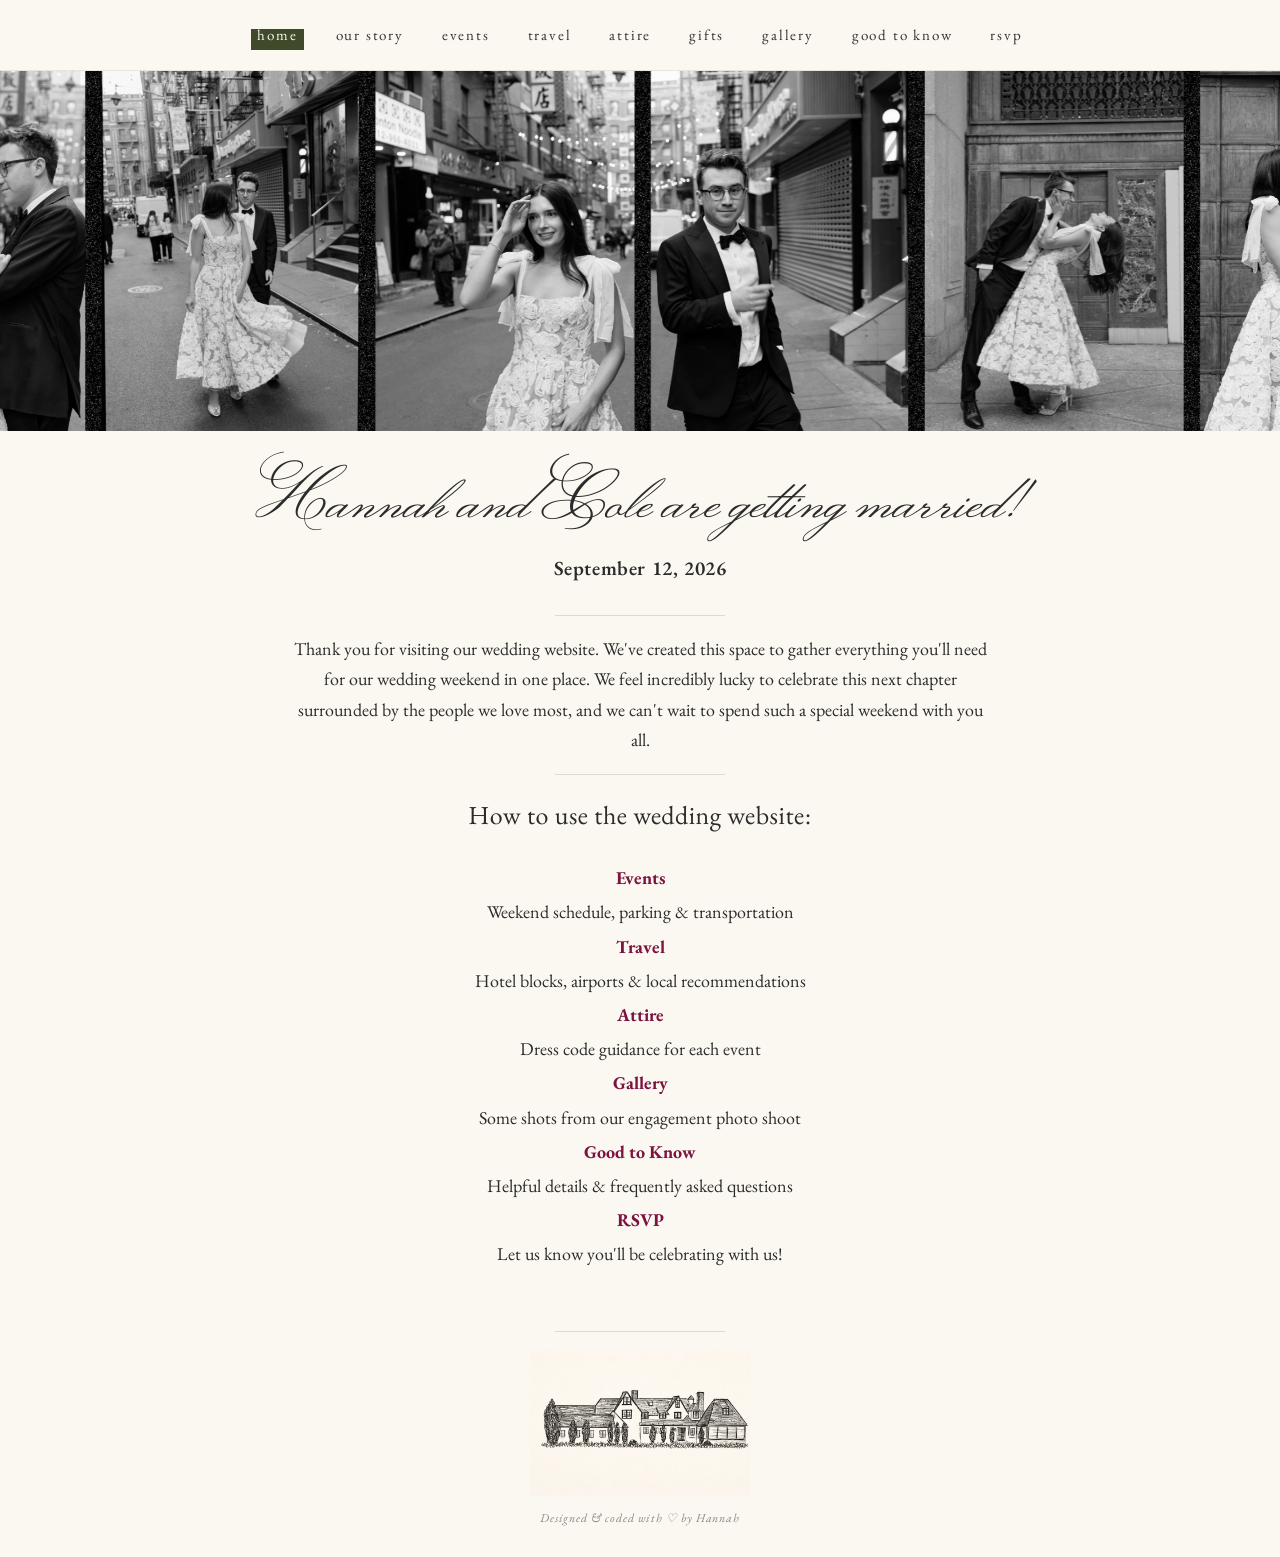
==== index.html @ 0692f332 "Update index.html" ====
<!doctype html>
<html lang="en">
<head>
<meta charset="utf-8" />
<meta name="viewport" content="width=device-width,initial-scale=1" />
<title>Hannah & Cole</title>

<link rel="icon" type="image/png" href="./favicon.png">
<link rel="apple-touch-icon" href="./favicon.png">

<link href="https://fonts.googleapis.com/css2?family=Monsieur+La+Doulaise&family=EB+Garamond:wght@400;500;600&display=swap" rel="stylesheet">
<link rel="stylesheet" href="./css/styles.css" />
</head>

<body>

<header class="site-header">
<nav class="nav">
<a href="./">home</a>
<a href="./our-story.html">our story</a>
<a href="./events.html">events</a>
<a href="./travel.html">travel</a>
<a href="./attire.html">attire</a>
<a href="./gifts.html">gifts</a>
<a href="./photos.html">gallery</a>
<a href="./faq.html">good to know</a>
<a href="./rsvp.html">rsvp</a>
</nav>
</header>

<section class="page-banner">
<img src="images/images/banner.jpg" alt="">
</section>

<main class="home-page">

<section class="title-block">
<div class="container">
<h1>Hannah and Cole are getting married!</h1>
<div class="date">September 12, 2026</div>
</div>
</section>

<section class="section">
<div class="container">
<div class="card">

<div class="hr"></div>

<p>
Thank you for visiting our wedding website. We've created this space to gather everything you'll need for our wedding weekend in one place. We feel incredibly lucky to celebrate this next chapter surrounded by the people we love most, and we can't wait to spend such a special weekend with you all.
</p>

<div class="hr"></div>

<h2>How to use the wedding website:</h2>

<div style="margin-top: 24px; line-height: 1.9;">

<p>
<a href="./events.html"><strong>Events</strong></a><br>
Weekend schedule, parking &amp; transportation
</p>

<p>
<a href="./travel.html"><strong>Travel</strong></a><br>
Hotel blocks, airports &amp; local recommendations
</p>

<p>
<a href="./attire.html"><strong>Attire</strong></a><br>
Dress code guidance for each event
</p>

<p>
<a href="./photos.html"><strong>Gallery</strong></a><br>
Some shots from our engagement photo shoot
</p>

<p>
<a href="./faq.html"><strong>Good to Know</strong></a><br>
Helpful details &amp; frequently asked questions
</p>

<p>
<a href="./rsvp.html"><strong>RSVP</strong></a><br>
Let us know you'll be celebrating with us!
</p>

</div>

</div>
</div>
</section>

</main>

<footer class="site-footer">
  <div class="footer-divider"></div>

  <img src="images/images/house-illustration.png" alt="">

  <p class="signature">
    Designed &amp; coded with ♡ by Hannah
  </p>
</footer>

<script>
(function () {
  const currentPage =
    window.location.pathname.split("/").pop() || "index.html";

  const navLinks = document.querySelectorAll(".nav a");

  navLinks.forEach(link => {
    const href = link.getAttribute("href");

    if (
      (currentPage === "index.html" && href === "./") ||
      href === "./" + currentPage
    ) {
      link.classList.add("active");
    }
  });
})();
</script>

</body>
</html>
---- css/styles.css ----
:root{
  --bg: #fbf8f1;
  --text: #2b2b2b;
}

*{ box-sizing: border-box; }

html, body{
  margin: 0;
  padding: 0;
}

body{
  font-family: 'EB Garamond', serif;
  background: var(--bg);
  color: var(--text);
  text-align: center;
  line-height: 1.7;
  font-size: 18px;
}

/* NAV */

.site-header{
  position: sticky;
  top: 0;
  background: var(--bg);
  border-bottom: 1px solid rgba(0,0,0,.08);
  z-index: 100;
}

.nav{
  display: flex;
  justify-content: center;
  gap: 34px;
  padding: 18px 10px;
  flex-wrap: wrap;
}

.nav a{
  text-decoration: none;
  font-size: 15px;
  letter-spacing: .12em;
  text-transform: lowercase;
  color: #333;
}

.nav a:hover{ opacity: 0.7; }

/* BANNER */

.page-banner{
  width: 100%;
  height: 360px;
  overflow: hidden;
  display: block;
  background: #000;
}

.page-banner img{
  width: 100%;
  height: 100%;
  object-fit: cover;
  display: block;
}

/* TITLES */

.title-block{
  padding: 35px 20px 20px;
}

.title-block h1{
  font-family: 'Monsieur La Doulaise', cursive;
  font-size: clamp(50px, 5vw, 80px);
  margin: 0;
  line-height: 1.05;
  padding-bottom: 15px;
}

/* Divider under all page titles EXCEPT home */

main:not(.home-page) .title-block h1::after{
  content: "";
  display: block;
  width: 170px;
  height: 1px;
  background: rgba(0,0,0,.12);
  margin: 15px auto 0;
}

/* Date styling */

.title-block .date{
  font-family: 'EB Garamond', serif;
  font-weight: 600;
  font-size: 20px;
  margin-top: 8px;
  letter-spacing: .03em;
}

/* SECTIONS */

.section{
  padding: 15px 0 35px;
}

.container{
  width: 90%;
  max-width: 1100px;
  margin: 0 auto;
}

.card{
  background: transparent;
  border: none;
  padding: 0;
}

/* Subheaders */

.card h2{
  font-family: 'EB Garamond', serif;
  font-weight: 600;
  font-size: 26px;
  letter-spacing: .02em;
  margin: 25px 0 10px;
}

/* Divider inside content */

.hr{
  height: 1px;
  background: rgba(0,0,0,.12);
  width: 170px;
  margin: 18px auto;
}

/* GALLERY */

.gallery{
  display: grid;
  grid-template-columns: repeat(2, 1fr);
  gap: 14px;
  margin-top: 25px;
}

.gallery img{
  width: 100%;
  aspect-ratio: 1 / 1;
  object-fit: cover;
  display: block;
}

@media (min-width: 700px){
  .gallery{ grid-template-columns: repeat(3, 1fr); }
}

@media (min-width: 1000px){
  .gallery{ grid-template-columns: repeat(4, 1fr); }
}

/* MOBILE */

@media (max-width: 600px){

  .page-banner{ height: 200px; }

  .title-block h1{ font-size: 38px; }

  .card h2{ font-size: 22px; }

  .container{ width: 94%; }

  .card p{ font-size: 16px; }
}

.footer{ display:none; }

/* ===== FIX: Make spacing under page titles consistent with body spacing ===== */

/* Reduce title block bottom padding (this is the big empty area) */
.title-block{
  padding-bottom: 6px !important;
}

/* Tighten the auto divider spacing under titles */
.title-block h1{
  padding-bottom: 10px !important;
}

.title-block h1::after{
  margin-top: 10px !important;
}

/* Reduce the gap before the first content section */
.section{
  padding-top: 6px !important;
}

/* Optional: make the first subheader sit more like the rest of the page */
.section .card h2:first-of-type{
  margin-top: 14px !important;
}

/* ===== Make title font weight look consistent across desktop + mobile ===== */

/* Smooth script font rendering */
.title-block h1, .card h1, .card h2{
  -webkit-font-smoothing: antialiased;
  -moz-osx-font-smoothing: grayscale;
  text-rendering: geometricPrecision;
  font-weight: 400; /* prevents browser from "thickening" */
}

/* Also apply to your nav if you want consistency */
.nav a{
  -webkit-font-smoothing: antialiased;
  -moz-osx-font-smoothing: grayscale;
}

/* ===== GLOBAL FOOTER SKETCH + DIVIDERS + SUBTLE PARALLAX ===== */

/* Banner: subtle parallax feel (safe-ish) */
.page-banner{
  position: relative;
}
.page-banner img{
  transform: translateZ(0);
  will-change: transform;
}

/* Subtle parallax only on devices that support fixed background well */
@media (min-width: 900px){
  .page-banner{
    background: #000;
    overflow: hidden;
  }
  .page-banner img{
    transform: scale(1.06);
    object-position: center;
  }
}

/* Divider utility (you already have .hr) — keep it consistent */
.hr{
  width: 170px;
  margin: 18px auto;
}

/* Footer sketch section */
.site-footer{
  padding: 0 0 28px;
}

.site-footer .footer-divider{
  height: 1px;
  background: rgba(0,0,0,.12);
  width: 170px;
  margin: 24px auto 18px;
}

.site-footer img{
  width: 220px;          /* smaller footer size */
  max-width: 70%;
  height: auto;
  opacity: 0.95;
  display: block;
  margin: 0 auto;
}

/* Mobile footer sizing */
@media (max-width: 600px){
  .site-footer img{
    width: 180px;
  }
}

/* ===== Even vertical balance between title area and footer on interior pages ===== */

/* Make page layout a vertical column so footer sits at the bottom */
body{
  min-height: 100vh;
  display: flex;
  flex-direction: column;
}

/* Let main take up remaining height so footer naturally sits at bottom */
main{
  flex: 1;
  display: flex;
  flex-direction: column;
}

/* Make the section fill available space and center content vertically a bit */
main .section{
  flex: 1;
  display: flex;
  align-items: center;       /* vertical centering */
}

/* Keep your normal width constraints */
main .section .container{
  width: 90%;
  max-width: 1100px;
  margin: 0 auto;
}

/* Don’t vertically center the home page (keep it normal) */
.home-page .section{
  display: block !important;
}

/* Don’t vertically center the gallery page grid (it can look weird) */
.photos-page .section{
  display: block !important;
}

/* ===== Nav Highlight (Editorial Style) ===== */

.nav a{
  position: relative;
  padding: 4px 2px;
  transition: color 0.2s ease;
}

.nav a.active{
  color: #fbf8f1 !important;
}

.nav a.active::before{
  content: "";
  position: absolute;
  left: -4px;
  right: -4px;
  bottom: 2px;
  height: 60%;
  background: #3f4a2a;   /* your green */
  z-index: -1;
}

/* ===== Fix centered text block width ===== */

.card p{
  max-width: 700px;
  margin: 0 auto;
}

.registry-btn{
  display:inline-block;
  padding:10px 24px;
  background:#3f4a2a;
  color:#fbf8f1;
  text-decoration:none;
  border-radius:4px;
  transition:opacity .2s ease;
}

.registry-btn:hover{
  opacity:.85;
}

.travel-page h3{
  font-family: 'EB Garamond', serif;
  font-weight: 600;
  font-size: 20px;
  letter-spacing: .04em;
  margin: 28px 0 8px;
}

/* ===== Berry Content Links ===== */

.card a,
.card a:link,
.card a:visited,
.card em a,
.card em a:link,
.card em a:visited{
  color:#7B123F !important;   /* berry */
  text-decoration:none;
  transition:color .2s ease;
}

.card a:hover,
.card em a:hover{
  color:#3F4A2A !important;   /* olive */
}

.card a:active,
.card em a:active{
  color:#5E0F31 !important;   /* darker berry when clicked */
}

/* RSVP / Action Buttons */

.registry-btn,
.registry-btn:link,
.registry-btn:visited{
  background:#3F4A2A !important;   /* olive green */
  color:#FBF8F1 !important;        /* cream/white */
  text-decoration:none !important;
}

.registry-btn:hover{
  background:#7B123F !important;   /* berry on hover */
  color:#FBF8F1 !important;
}

/* ===== Hannah signature ===== */

.signature{
  margin-top: 12px;
  margin-bottom: 0;
  font-family: 'EB Garamond', serif;
  font-size: 12px;
  letter-spacing: .08em;
  color: rgba(43,43,43,.55);
  font-style: italic;
}
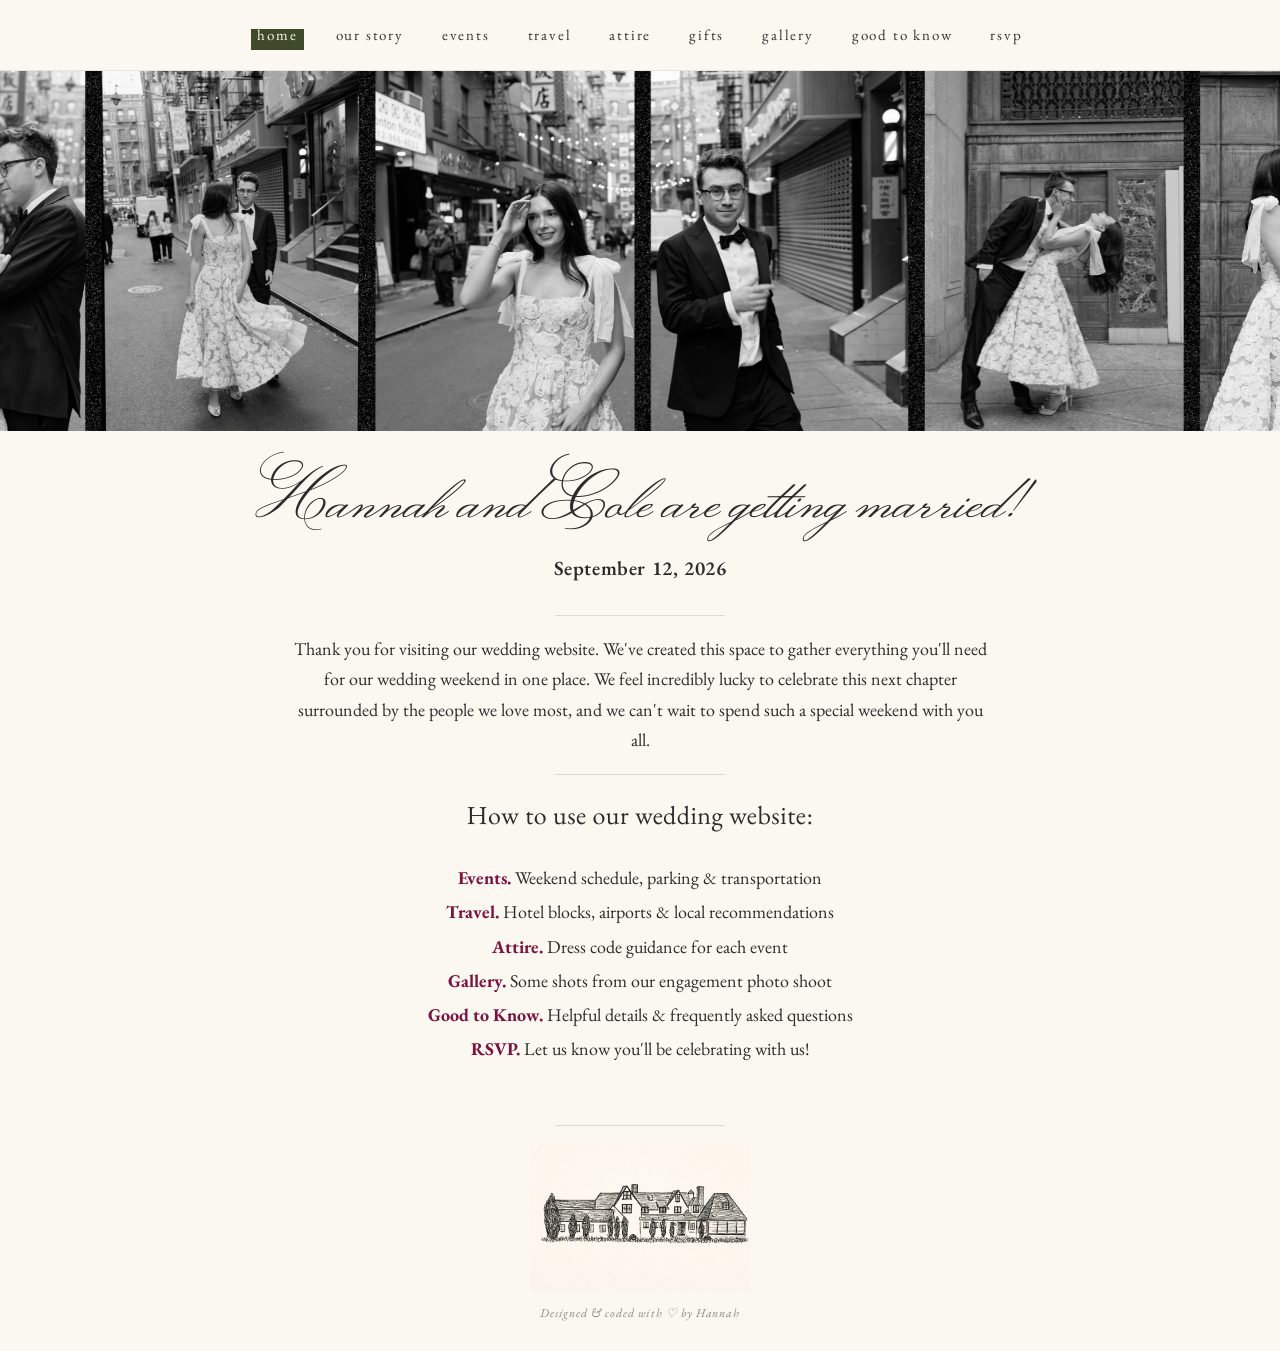
==== commit db0ad303: "Update index.html" ====
--- a/index.html
+++ b/index.html
@@ -53,37 +53,37 @@
 
 <div class="hr"></div>
 
-<h2>How to use the wedding website:</h2>
+<h2>How to use our wedding website:</h2>
 
 <div style="margin-top: 24px; line-height: 1.9;">
 
 <p>
-<a href="./events.html"><strong>Events</strong></a><br>
+<a href="./events.html"><strong>Events. </strong></a>
 Weekend schedule, parking &amp; transportation
 </p>
 
 <p>
-<a href="./travel.html"><strong>Travel</strong></a><br>
+<a href="./travel.html"><strong>Travel. </strong></a>
 Hotel blocks, airports &amp; local recommendations
 </p>
 
 <p>
-<a href="./attire.html"><strong>Attire</strong></a><br>
+<a href="./attire.html"><strong>Attire. </strong></a>
 Dress code guidance for each event
 </p>
 
 <p>
-<a href="./photos.html"><strong>Gallery</strong></a><br>
+<a href="./photos.html"><strong>Gallery. </strong></a>
 Some shots from our engagement photo shoot
 </p>
 
 <p>
-<a href="./faq.html"><strong>Good to Know</strong></a><br>
+<a href="./faq.html"><strong>Good to Know. </strong></a>
 Helpful details &amp; frequently asked questions
 </p>
 
 <p>
-<a href="./rsvp.html"><strong>RSVP</strong></a><br>
+<a href="./rsvp.html"><strong>RSVP. </strong></a>
 Let us know you'll be celebrating with us!
 </p>
 
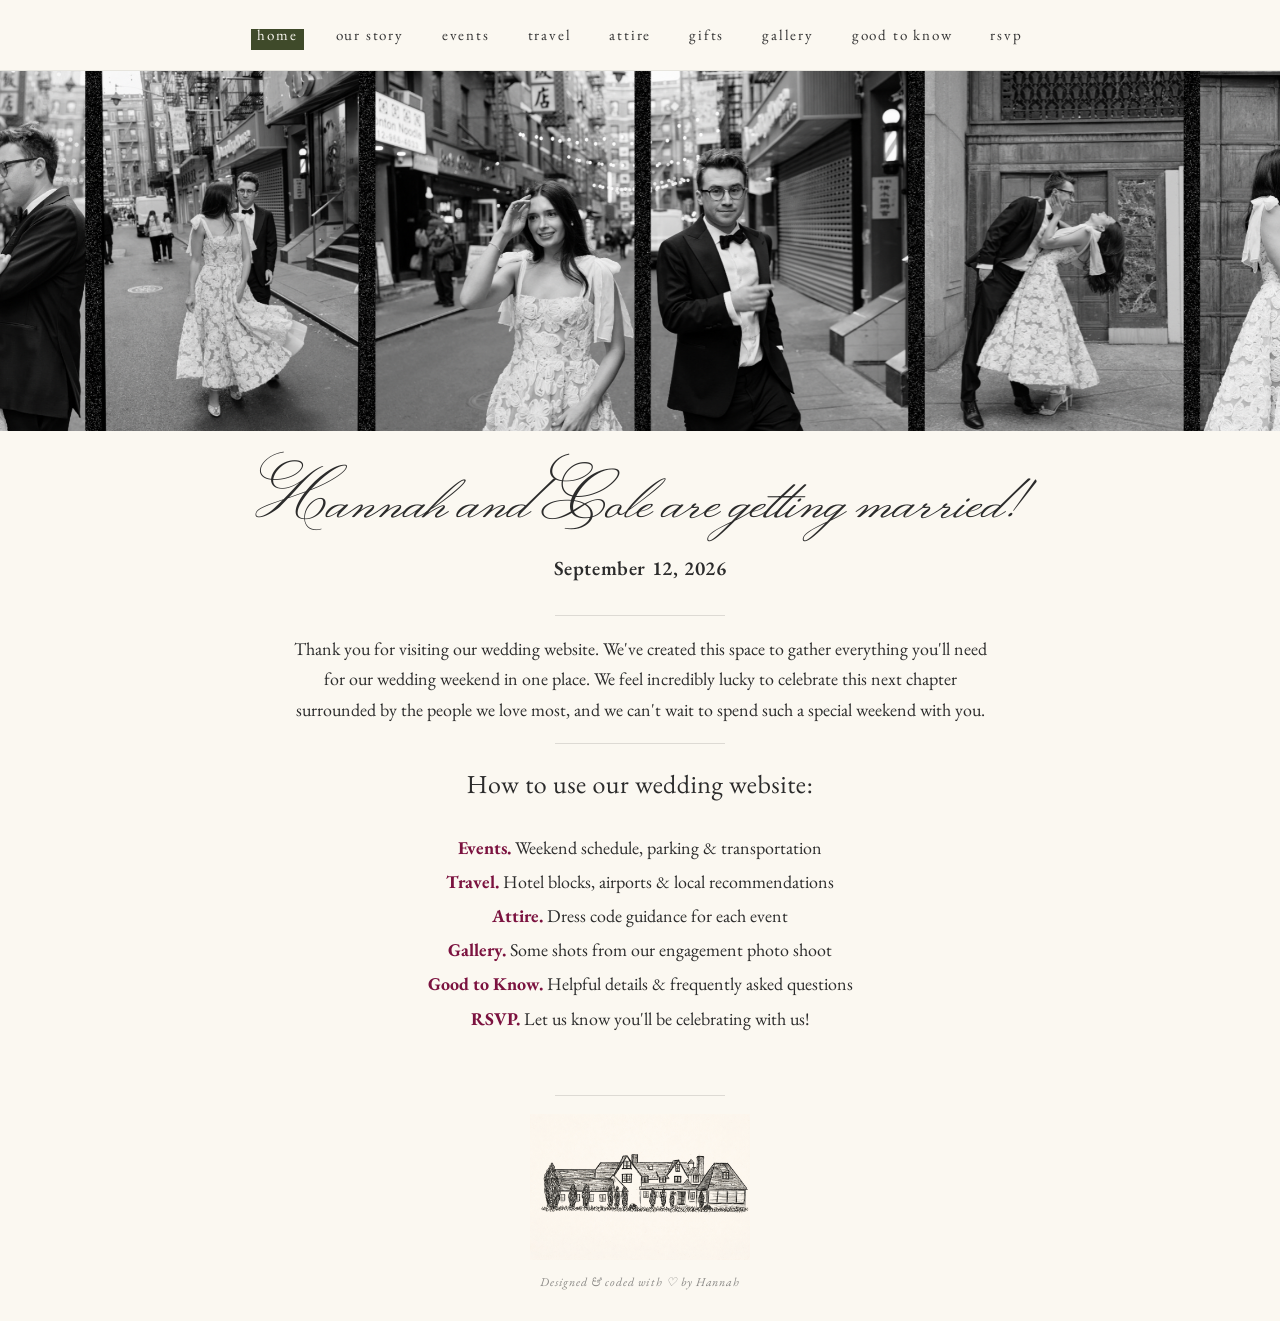
==== commit ce09bb0b: "Update index.html" ====
--- a/index.html
+++ b/index.html
@@ -48,7 +48,7 @@
 <div class="hr"></div>
 
 <p>
-Thank you for visiting our wedding website. We've created this space to gather everything you'll need for our wedding weekend in one place. We feel incredibly lucky to celebrate this next chapter surrounded by the people we love most, and we can't wait to spend such a special weekend with you all.
+Thank you for visiting our wedding website. We've created this space to gather everything you'll need for our wedding weekend in one place. We feel incredibly lucky to celebrate this next chapter surrounded by the people we love most, and we can't wait to spend such a special weekend with you.
 </p>
 
 <div class="hr"></div>
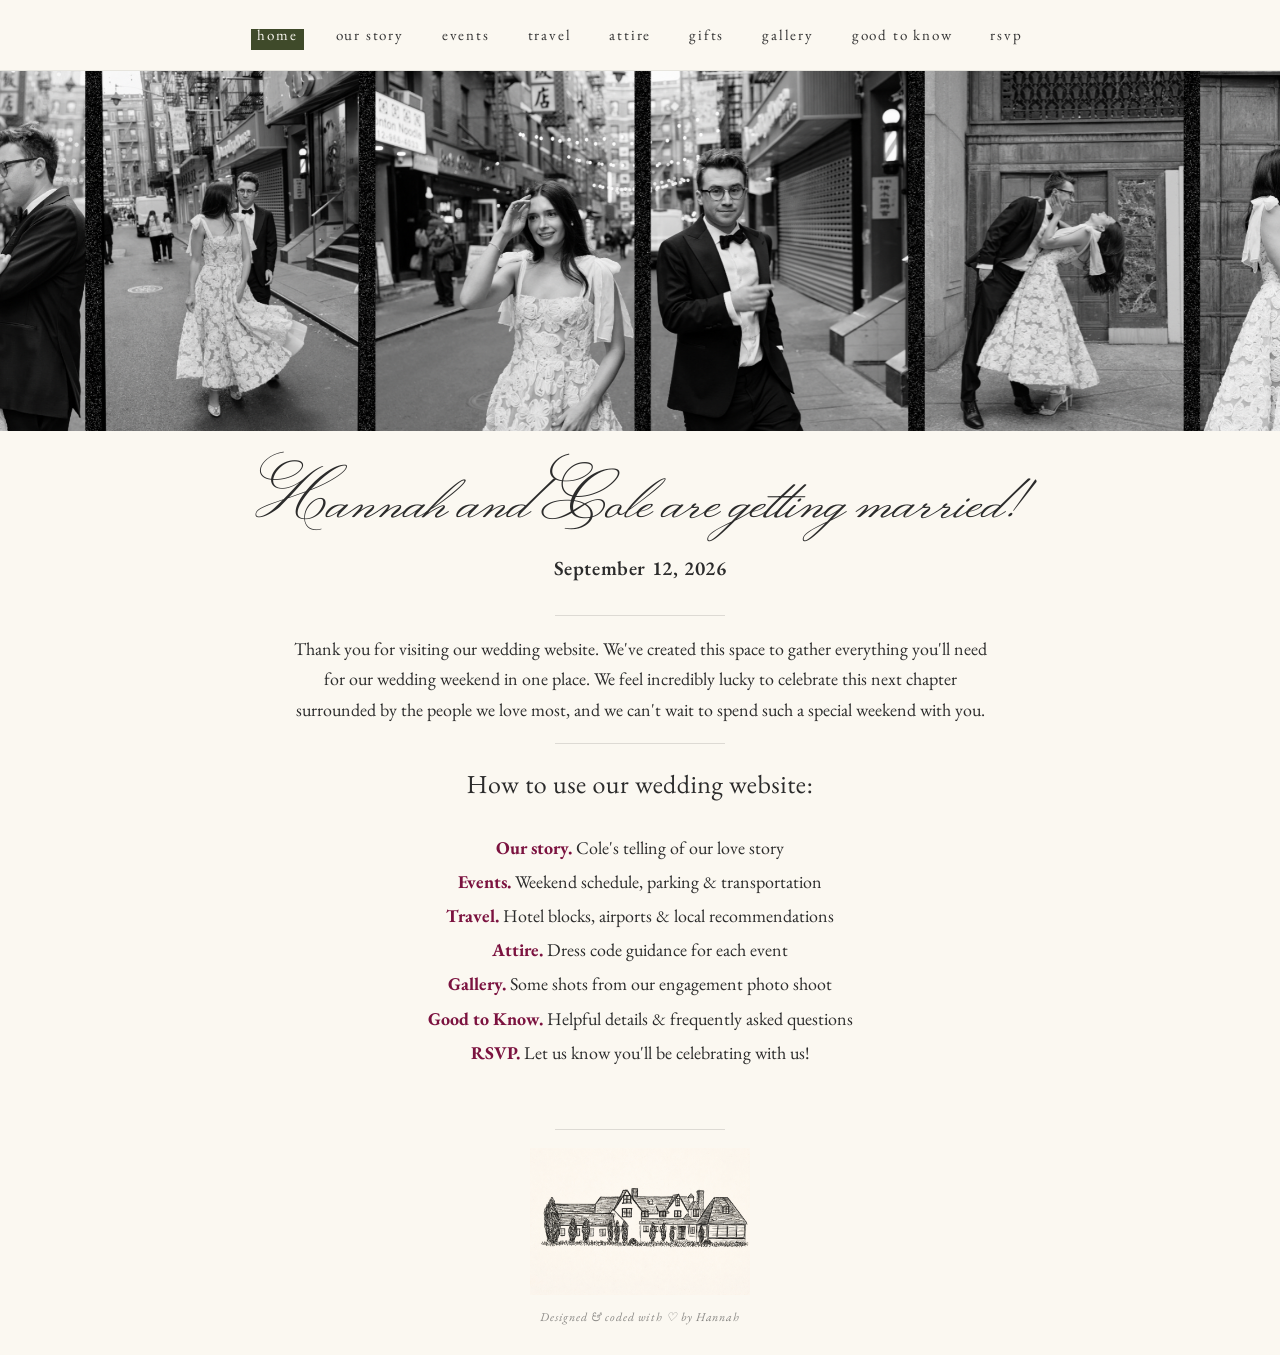
==== commit 0f19b203: "Update index.html" ====
--- a/index.html
+++ b/index.html
@@ -57,6 +57,11 @@
 
 <div style="margin-top: 24px; line-height: 1.9;">
 
+  <p>
+<a href="./our-story.html"><strong>Our story. </strong></a>
+Cole's telling of our love story
+</p>
+  
 <p>
 <a href="./events.html"><strong>Events. </strong></a>
 Weekend schedule, parking &amp; transportation
@@ -89,7 +94,6 @@
 
 </div>
 
-</div>
 </div>
 </section>
 
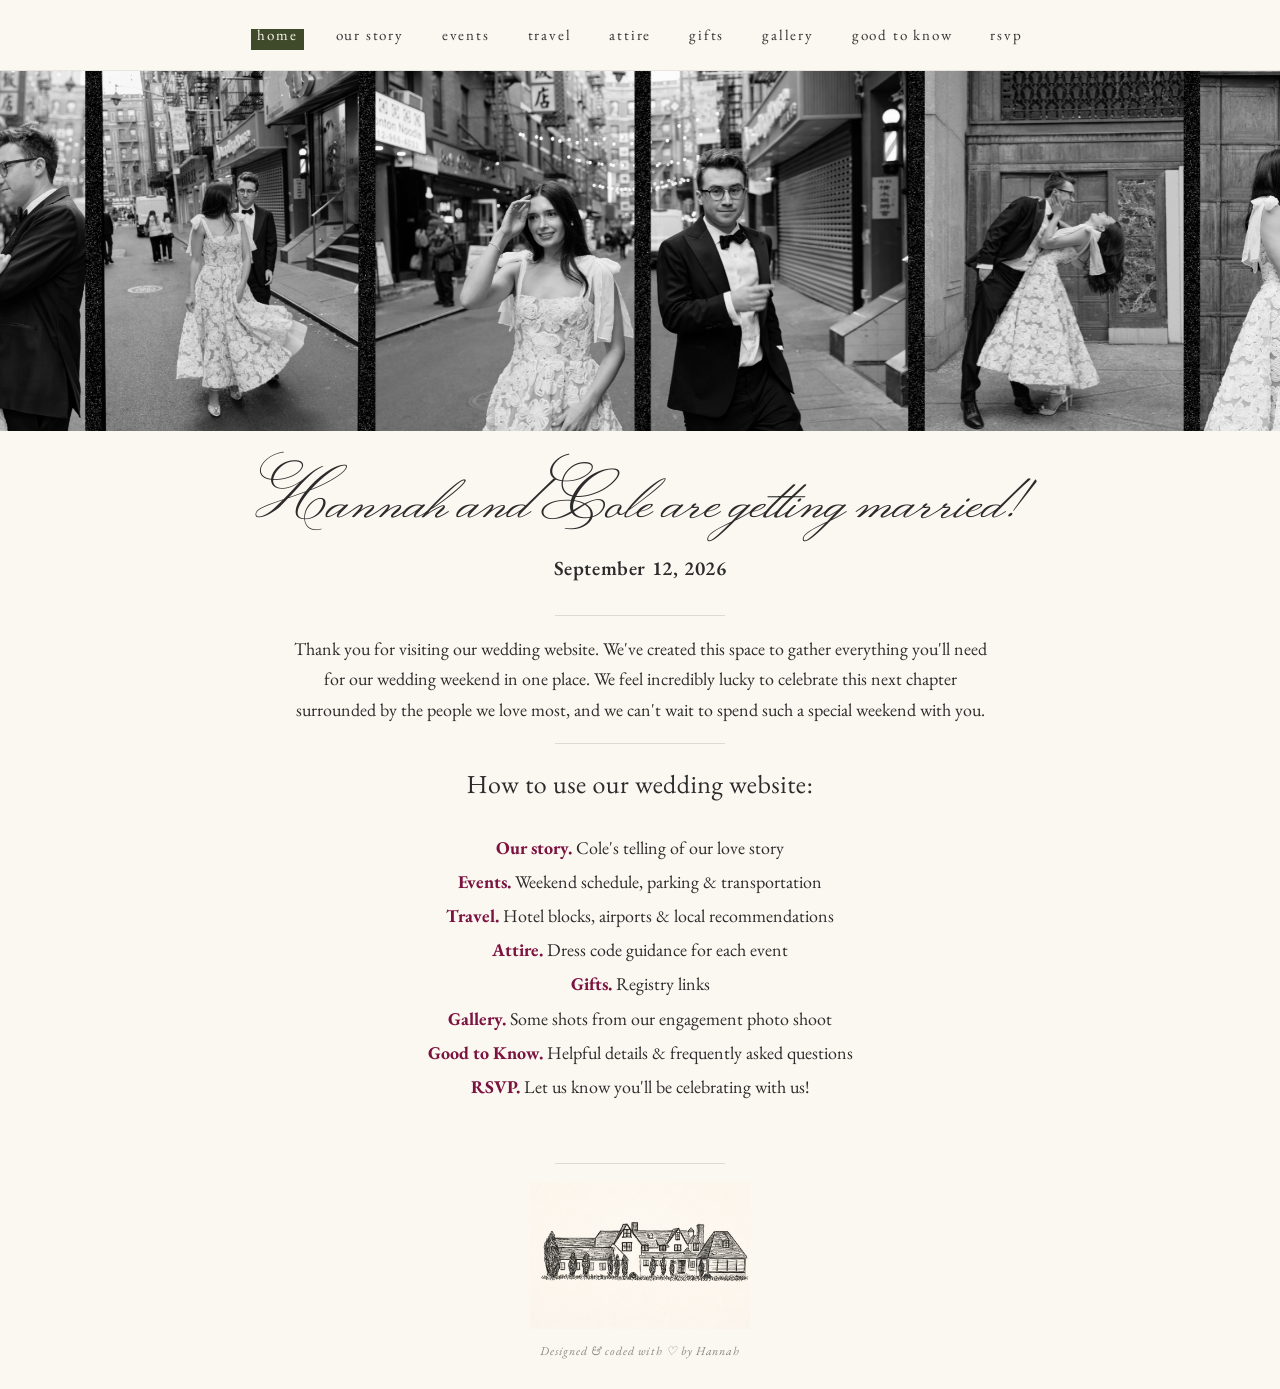
==== commit 53b1bb4f: "Update index.html" ====
--- a/index.html
+++ b/index.html
@@ -78,6 +78,11 @@
 </p>
 
 <p>
+<a href="./gifts.html"><strong>Gifts. </strong></a>
+Registry links
+</p>
+
+<p>
 <a href="./photos.html"><strong>Gallery. </strong></a>
 Some shots from our engagement photo shoot
 </p>
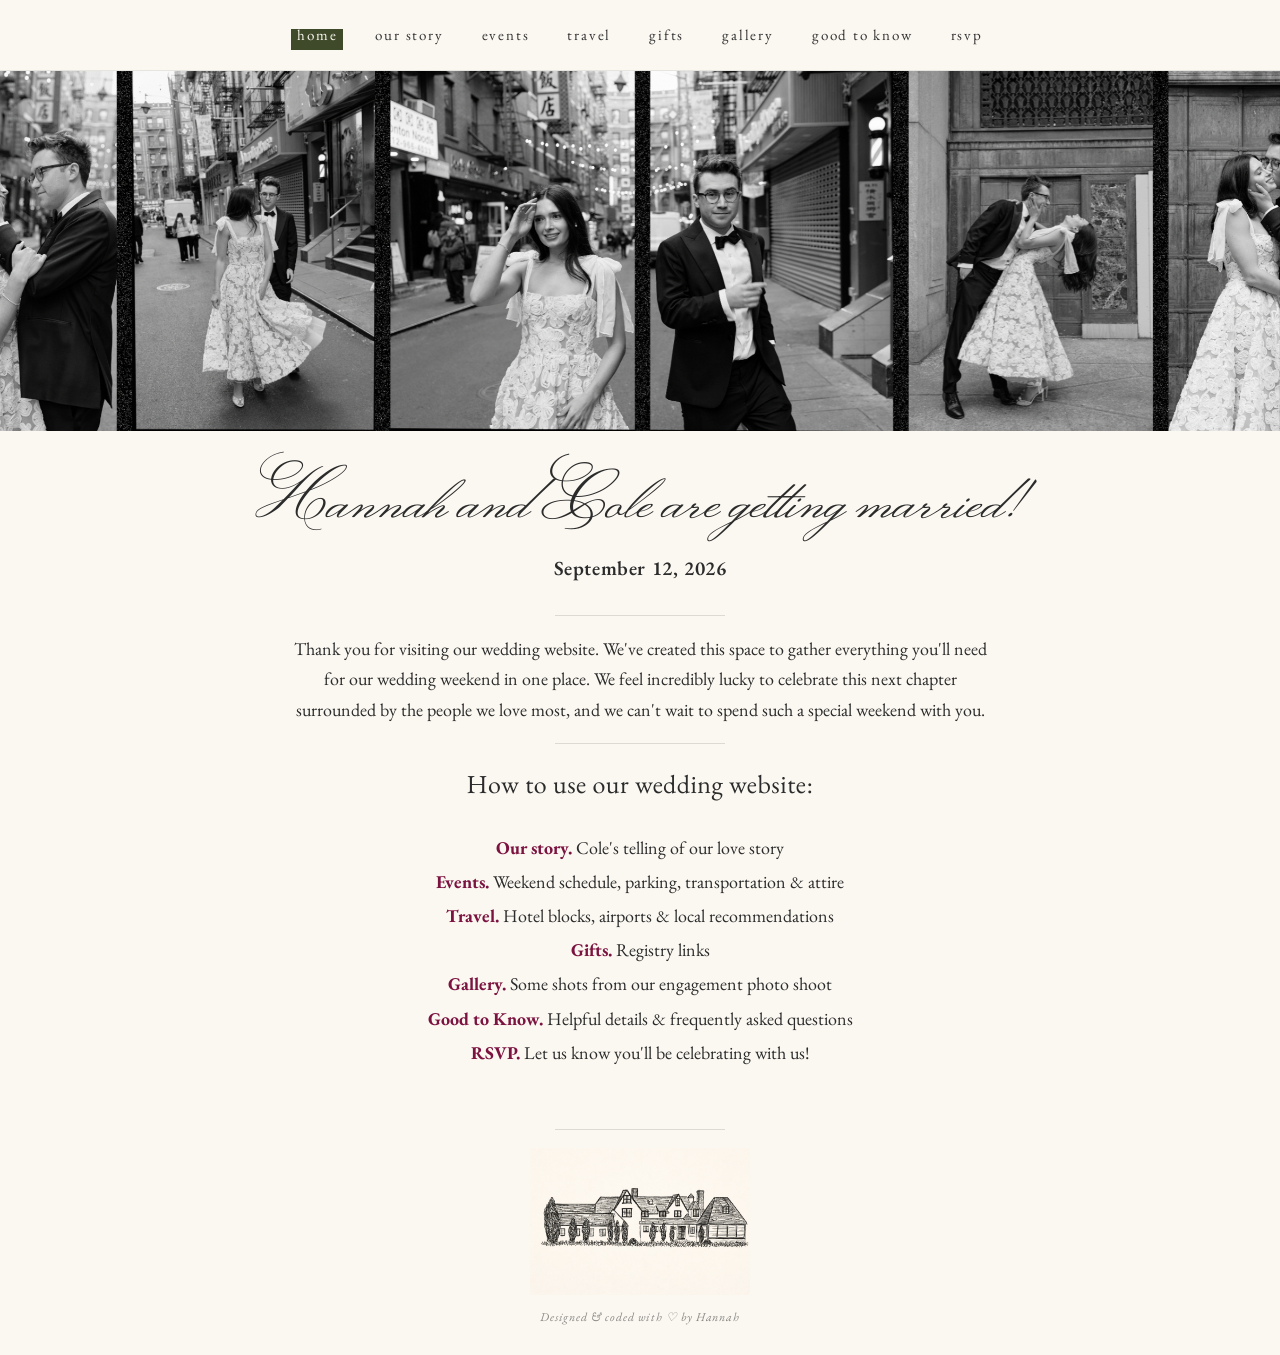
==== commit 2d16de23: "Update index.html" ====
--- a/index.html
+++ b/index.html
@@ -20,7 +20,6 @@
 <a href="./our-story.html">our story</a>
 <a href="./events.html">events</a>
 <a href="./travel.html">travel</a>
-<a href="./attire.html">attire</a>
 <a href="./gifts.html">gifts</a>
 <a href="./photos.html">gallery</a>
 <a href="./faq.html">good to know</a>
@@ -64,17 +63,12 @@
   
 <p>
 <a href="./events.html"><strong>Events. </strong></a>
-Weekend schedule, parking &amp; transportation
+Weekend schedule, parking, transportation &amp; attire
 </p>
 
 <p>
 <a href="./travel.html"><strong>Travel. </strong></a>
 Hotel blocks, airports &amp; local recommendations
-</p>
-
-<p>
-<a href="./attire.html"><strong>Attire. </strong></a>
-Dress code guidance for each event
 </p>
 
 <p>
--- a/css/styles.css
+++ b/css/styles.css
@@ -230,15 +230,34 @@
   will-change: transform;
 }
 
-/* Subtle parallax only on devices that support fixed background well */
-@media (min-width: 900px){
+/* BANNER */
+
+.page-banner{
+  width: 100%;
+  height: 360px;
+  overflow: hidden;
+  display: block;
+  background: #000;
+}
+
+.page-banner img{
+  width: 100%;
+  height: 100%;
+  object-fit: cover;
+  object-position: center;
+  display: block;
+  transform: none !important;
+}
+
+@media (max-width: 700px){
   .page-banner{
-    background: #000;
-    overflow: hidden;
-  }
+    height: 180px !important;
+  }
+
   .page-banner img{
-    transform: scale(1.06);
-    object-position: center;
+    transform: none !important;
+    object-fit: cover !important;
+    object-position: center !important;
   }
 }
 
@@ -393,16 +412,20 @@
 
 /* RSVP / Action Buttons */
 
-.registry-btn,
-.registry-btn:link,
-.registry-btn:visited{
-  background:#3F4A2A !important;   /* olive green */
-  color:#FBF8F1 !important;        /* cream/white */
+.card .registry-btn,
+.card .registry-btn:link,
+.card .registry-btn:visited{
+  display:inline-block;
+  padding:10px 24px;
+  background:#3F4A2A !important;
+  color:#FBF8F1 !important;
   text-decoration:none !important;
-}
-
-.registry-btn:hover{
-  background:#7B123F !important;   /* berry on hover */
+  border-radius:4px;
+  transition:all .2s ease;
+}
+
+.card .registry-btn:hover{
+  background:#7B123F !important;
   color:#FBF8F1 !important;
 }
 
@@ -417,3 +440,49 @@
   color: rgba(43,43,43,.55);
   font-style: italic;
 }
+
+/* ===== Mobile banner fix ===== */
+
+@media (max-width: 600px){
+  .page-banner{
+    width: 100%;
+    height: 180px;
+    overflow: hidden;
+  }
+
+  .page-banner img{
+    width: 100%;
+    height: 100%;
+    object-fit: cover;
+    object-position: center;
+    transform: none !important;
+  }
+}
+
+/* ===== Mobile nav fix ===== */
+
+@media (max-width: 700px){
+  .site-header{
+    position: static;
+  }
+
+  .nav{
+    gap: 8px 12px;
+    padding: 12px 8px;
+    line-height: 1.2;
+  }
+
+  .nav a{
+    font-size: 12px;
+    letter-spacing: .08em;
+    padding: 4px 3px;
+    white-space: nowrap;
+  }
+
+  .nav a.active::before{
+    left: -3px;
+    right: -3px;
+    bottom: 1px;
+    height: 70%;
+  }
+}
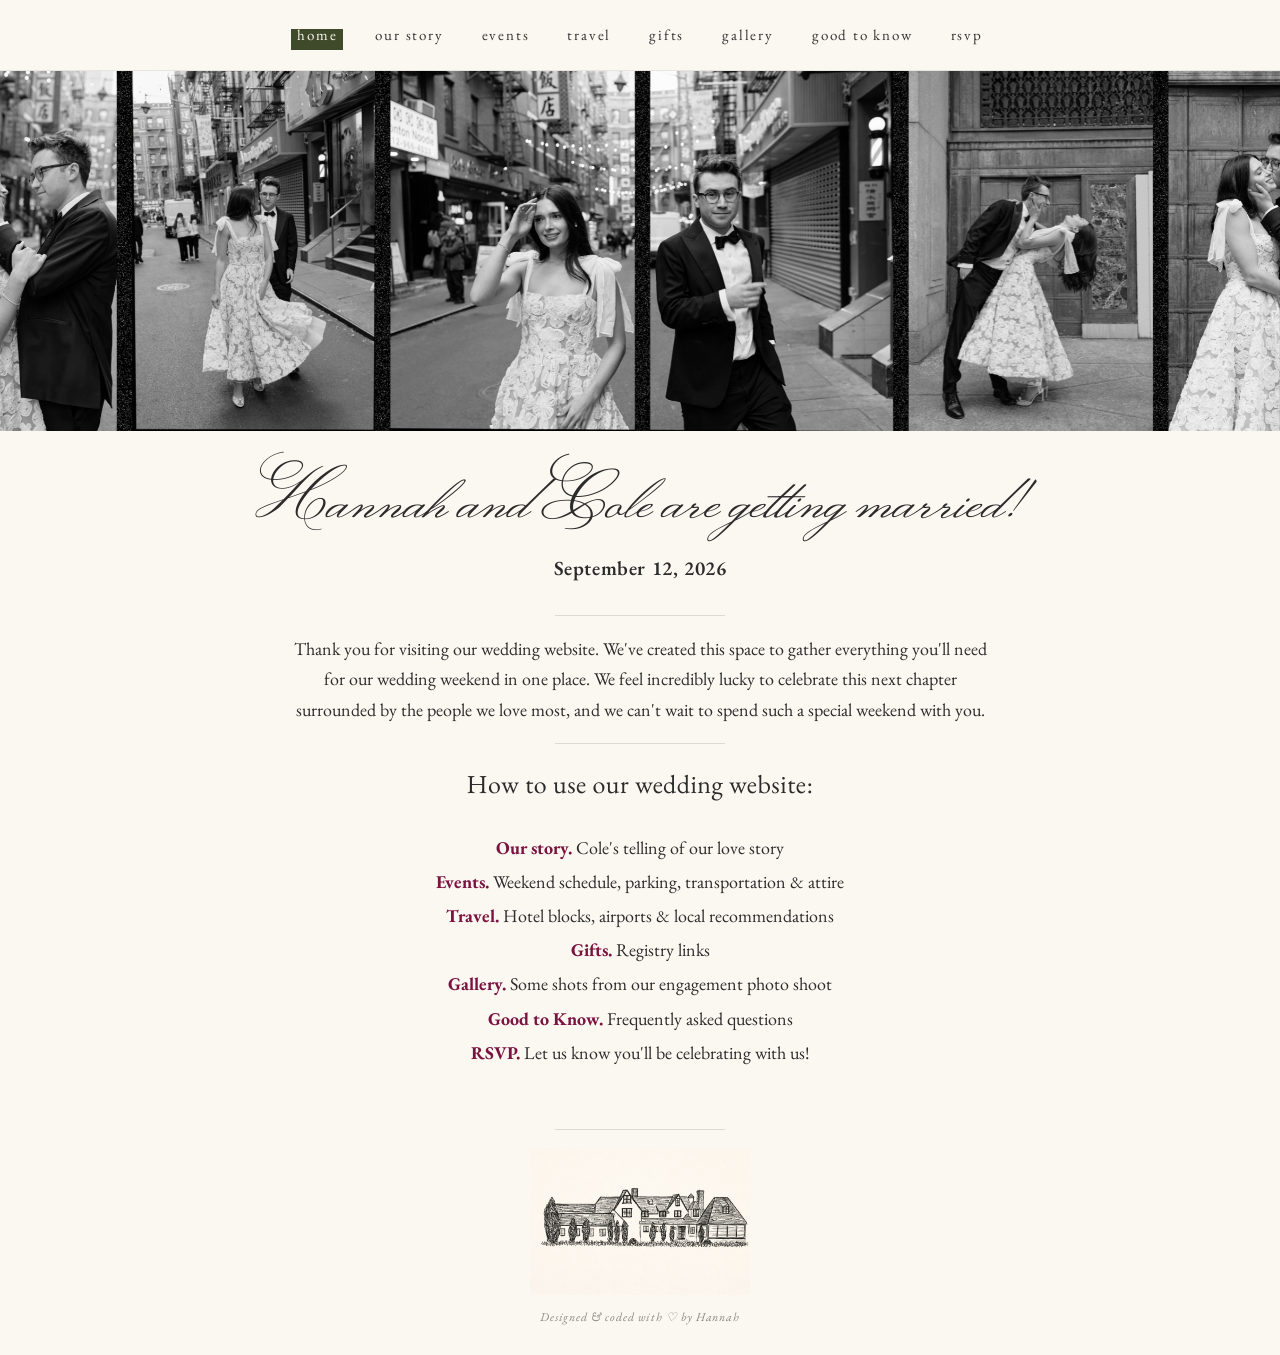
==== commit 49ce9001: "Update index.html" ====
--- a/index.html
+++ b/index.html
@@ -83,7 +83,7 @@
 
 <p>
 <a href="./faq.html"><strong>Good to Know. </strong></a>
-Helpful details &amp; frequently asked questions
+Frequently asked questions
 </p>
 
 <p>
--- a/css/styles.css
+++ b/css/styles.css
@@ -412,18 +412,30 @@
 
 /* RSVP / Action Buttons */
 
+/* RSVP Button */
+
 .card .registry-btn,
 .card .registry-btn:link,
 .card .registry-btn:visited{
   display:inline-block;
-  padding:10px 24px;
+  padding:14px 40px;
   background:#3F4A2A !important;
   color:#FBF8F1 !important;
   text-decoration:none !important;
-  border-radius:4px;
-  transition:all .2s ease;
-}
-
+
+  border-radius:0;
+
+  font-size:14px;
+  text-transform:uppercase;
+  letter-spacing:.18em;
+
+  transition:all .25s ease;
+}
+
+.card .registry-btn:hover{
+  background:#7B123F !important;
+  color:#FBF8F1 !important;
+}
 .card .registry-btn:hover{
   background:#7B123F !important;
   color:#FBF8F1 !important;
@@ -459,30 +471,221 @@
   }
 }
 
-/* ===== Mobile nav fix ===== */
-
-@media (max-width: 700px){
-  .site-header{
-    position: static;
-  }
-
-  .nav{
-    gap: 8px 12px;
-    padding: 12px 8px;
-    line-height: 1.2;
-  }
-
-  .nav a{
-    font-size: 12px;
-    letter-spacing: .08em;
-    padding: 4px 3px;
-    white-space: nowrap;
-  }
-
-  .nav a.active::before{
-    left: -3px;
-    right: -3px;
-    bottom: 1px;
-    height: 70%;
-  }
-}
+/* ===== Editorial Event Sections ===== */
+
+.event-block{
+  margin: 36px auto;
+}
+
+.event-date{
+  font-size: 13px;
+  letter-spacing: .18em;
+  text-transform: uppercase;
+  color: rgba(43,43,43,.65);
+  margin-bottom: 4px;
+}
+
+.event-block h2{
+  color:#3F4A2A;
+  margin-top:0 !important;
+}
+
+.event-block + .event-block{
+  border-top:1px solid rgba(0,0,0,.12);
+  padding-top:36px;
+}
+/* ===== Event card editorial polish ===== */
+
+.event-block{
+  max-width: 820px;
+  margin: 42px auto;
+  padding: 42px 34px;
+  border: 2px solid #3F4A2A;
+  border-radius: 0;
+  background: #FBF8F1;
+}
+
+.event-block p{
+  max-width: 680px;
+  margin: 10px auto 18px;
+  line-height: 1.65;
+}
+
+.event-block h2{
+  color:#3F4A2A;
+  font-size: 34px;
+  margin: 8px 0 22px !important;
+}
+
+.event-block h3{
+  font-size: 20px;
+  margin: 34px 0 12px;
+  letter-spacing: .03em;
+}
+
+.event-date{
+  font-size: 13px;
+  letter-spacing: .18em;
+  text-transform: uppercase;
+  color: rgba(43,43,43,.65);
+  margin-bottom: 8px;
+}
+
+.event-details{
+  font-size: 19px;
+  line-height: 1.75;
+  margin-bottom: 28px !important;
+}
+
+.event-note{
+  font-size: 17px;
+  font-style: italic;
+  opacity: .82;
+  max-width: 620px;
+}
+
+@media (max-width: 600px){
+  .event-block{
+    padding: 30px 18px;
+    margin: 32px auto;
+  }
+
+  .event-block h2{
+    font-size: 26px;
+  }
+
+  .event-block p{
+    font-size: 16px;
+  }
+}
+
+/* ===== Event card section labels ===== */
+
+.event-block h3{
+  font-size: 13px !important;
+  letter-spacing: .16em;
+  text-transform: uppercase;
+  color: #3F4A2A;
+  font-weight: 600;
+  margin: 32px 0 8px !important;
+}
+
+/* ===== Travel guidebook layout ===== */
+
+.travel-grid{
+  display:grid;
+  gap:26px;
+  max-width:900px;
+  margin:26px auto 10px;
+}
+
+.travel-grid.two{
+  grid-template-columns:repeat(2, 1fr);
+}
+
+.travel-grid.three{
+  grid-template-columns:repeat(3, 1fr);
+}
+
+.travel-mini{
+  text-align:center;
+}
+
+.travel-mini h3,
+.travel-page h3{
+  font-size:13px !important;
+  letter-spacing:.16em;
+  text-transform:uppercase;
+  color:#3F4A2A;
+  font-weight:600;
+  margin:22px 0 10px !important;
+}
+
+.travel-mini ul{
+  list-style:none;
+  padding:0;
+  margin:12px auto 0;
+  line-height:1.75;
+}
+
+.travel-mini li{
+  margin:2px 0;
+}
+
+.travel-note{
+  font-style:italic;
+  opacity:.82;
+  max-width:680px;
+  margin:26px auto 0 !important;
+}
+
+.airport-grid{
+  display:grid;
+  grid-template-columns:repeat(4, 1fr);
+  gap:14px;
+  max-width:850px;
+  margin:22px auto 30px;
+}
+
+.airport-grid div{
+  border-top:1px solid rgba(63,74,42,.35);
+  border-bottom:1px solid rgba(63,74,42,.35);
+  padding:14px 8px;
+}
+
+.airport-grid strong{
+  display:block;
+  color:#3F4A2A;
+  font-size:20px;
+}
+
+.airport-grid span{
+  display:block;
+  font-size:15px;
+  line-height:1.3;
+}
+
+.airport-grid em{
+  display:block;
+  margin-top:6px;
+  font-size:15px;
+}
+
+.travel-list p{
+  margin-bottom:22px;
+}
+
+@media (max-width:700px){
+  .travel-grid.two,
+  .travel-grid.three,
+  .airport-grid{
+    grid-template-columns:1fr;
+  }
+}
+
+/* ===== Boutique hotel list ===== */
+
+.travel-list-clean{
+  list-style:none;
+  padding:0;
+  margin:16px auto 0;
+  max-width:420px;
+}
+
+.travel-list-clean li{
+  margin:8px 0;
+  line-height:1.6;
+}
+
+.travel-list-clean{
+  text-align:left;
+}
+
+/* Boutique hotel list */
+
+.travel-boutique{
+  max-width: 520px;
+  margin: 16px auto 0;
+  text-align: center;
+  line-height: 1.9;
+}
